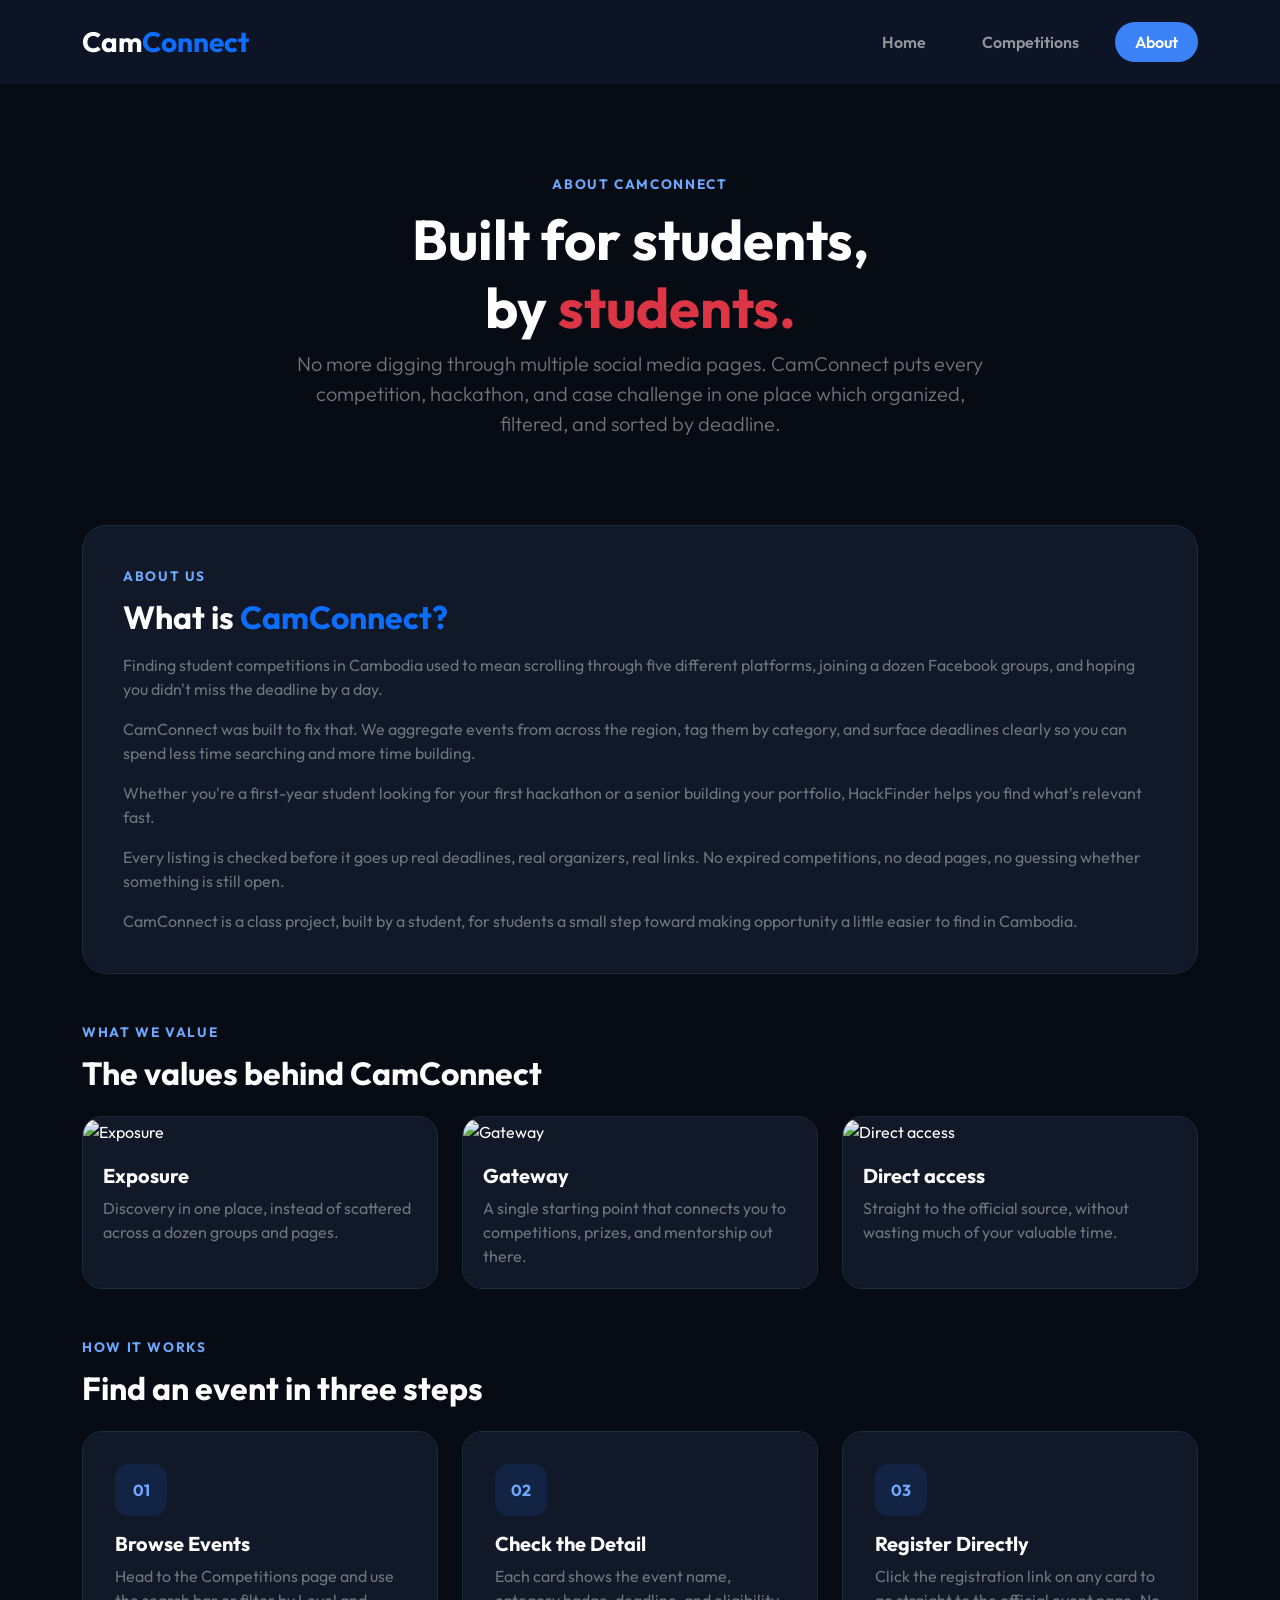
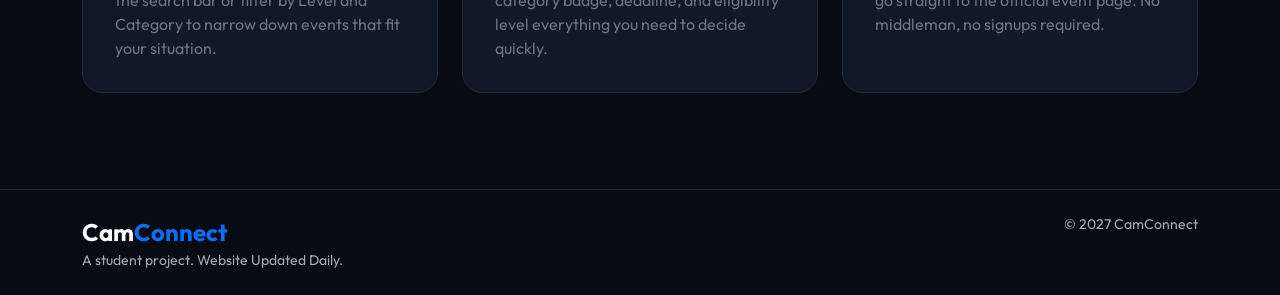
==== about.html @ c3641540 "update about and competition detail" ====
<!DOCTYPE html>
<html lang="en" data-bs-theme="dark">
<head>
  <meta charset="UTF-8">
  <meta name="viewport" content="width=device-width, initial-scale=1.0">

  <!-- Bootstrap -->
  <link href="https://cdn.jsdelivr.net/npm/bootstrap@5.3.8/dist/css/bootstrap.min.css" rel="stylesheet">

  <!-- Google Font -->
  <link rel="preconnect" href="https://fonts.googleapis.com">
  <link rel="preconnect" href="https://fonts.gstatic.com" crossorigin>
  <link href="https://fonts.googleapis.com/css2?family=Outfit:wght@100..900&display=swap" rel="stylesheet">

  <!-- Existing project styles -->
  <link href="css/style.css" rel="stylesheet">
  <link href="css/header.css" rel="stylesheet">
  <link href="css/footer.css" rel="stylesheet">
  <link href="css/scrollTop.css" rel="stylesheet">

  <!-- New about page style -->
  <link href="css/about.css" rel="stylesheet">

  <title>CamConnect - About</title>
</head>
<body>

  <!-- Header (already in your project) -->
  <div id="header"></div>

  <!-- Hero -->
  <section class="about-hero text-center">
    <div class="container">
      <p class="section-eyebrow">ABOUT CAMCONNECT</p>
      <h1 class="display-4 fw-bold">
        Built for students,<br>
        by <span class="text-danger">students.</span>
      </h1>
      <p class="lead text-secondary mx-auto hero-text">
        No more digging through multiple social media pages. 
        CamConnect puts every competition, hackathon, and case 
        challenge in one place which organized, filtered, and sorted by
        deadline.
      </p>
    </div>
  </section>

  <!-- About -->
  <section class="pb-5">
    <div class="container">
      <div class="about-card">
        <p class="section-eyebrow">ABOUT US</p>
        <h2 class="fw-bold mb-3">What is <span class="text-primary">CamConnect?</span></h2>
        <p class="text-secondary">
          Finding student competitions in Cambodia used to mean scrolling through five different platforms, joining a dozen Facebook groups, and hoping you didn't miss the deadline by a day.
        </p>
        <p class="text-secondary">
          CamConnect was built to fix that. We aggregate events from across the region, tag them by category, and surface deadlines clearly so you can spend less time searching and more time building.
        </p>
        <p class="text-secondary">
          Whether you're a first-year student looking for your first hackathon or a senior building your portfolio, HackFinder helps you find what's relevant fast.
        </p>
        <p class="text-secondary">
          Every listing is checked before it goes up real deadlines, real organizers, real links. No expired competitions, no dead pages, no guessing whether something is still open.        
        </p>
        <p class="text-secondary mb-0">
          CamConnect is a class project, built by a student, for students a small step toward making opportunity a little easier to find in Cambodia.
        </p>
      </div>
    </div>
  </section>

  <!-- Values -->
  <section class="pb-5">
    <div class="container">
      <p class="section-eyebrow">WHAT WE VALUE</p>
      <h2 class="fw-bold mb-4">The values behind CamConnect</h2>

      <div class="row g-4">

        <!-- Card 1 -->
        <div class="col-12 col-md-6 col-lg-4">
          <div class="value-card h-100">
            <img src="https://images.unsplash.com/photo-1567427017947-545c5f8d16ad?q=80&w=1200&auto=format&fit=crop"
                 class="img-fluid value-image" alt="Exposure">
            <div class="value-body">
              <h5 class="fw-bold">Exposure</h5>
              <p class="text-secondary mb-0">
                Discovery in one place, instead of scattered across a dozen groups and pages.
              </p>
            </div>
          </div>
        </div>

        <!-- Card 2 -->
        <div class="col-12 col-md-6 col-lg-4">
          <div class="value-card h-100">
            <img src="https://images.unsplash.com/photo-1521737604893-d14cc237f11d?q=80&w=1200&auto=format&fit=crop"
                 class="img-fluid value-image" alt="Gateway">
            <div class="value-body">
              <h5 class="fw-bold">Gateway</h5>
              <p class="text-secondary mb-0">
                A single starting point that connects you to competitions, prizes, and mentorship out there.
              </p>
            </div>
          </div>
        </div>

        <!-- Card 3 -->
        <div class="col-12 col-md-6 col-lg-4">
          <div class="value-card h-100">
            <img src="https://images.unsplash.com/photo-1552664730-d307ca884978?q=80&w=1200&auto=format&fit=crop"
                 class="img-fluid value-image" alt="Direct access">
            <div class="value-body">
              <h5 class="fw-bold">Direct access</h5>
              <p class="text-secondary mb-0">
                Straight to the official source, without wasting much of your valuable time. 
              </p>
            </div>
          </div>
        </div>

      </div>
    </div>
  </section>

  <!-- How it works -->
  <section class="pb-5">
    <div class="container">
      <p class="section-eyebrow">HOW IT WORKS</p>
      <h2 class="fw-bold mb-4">Find an event in three steps</h2>

      <div class="row g-4">

        <div class="col-12 col-md-6 col-lg-4">
          <div class="step-card h-100">
            <div class="step-number">01</div>
            <h5 class="fw-bold mt-3">Browse Events</h5>
            <p class="text-secondary mb-0">
              Head to the Competitions page and use the search bar or filter by Level and Category to narrow down events that fit your situation.
            </p>
          </div>
        </div>

        <div class="col-12 col-md-6 col-lg-4">
          <div class="step-card h-100">
            <div class="step-number">02</div>
            <h5 class="fw-bold mt-3">Check the Detail</h5>
            <p class="text-secondary mb-0">
              Each card shows the event name, category badge, deadline, and eligibility level  everything you need to decide quickly.
            </p>
          </div>
        </div>

        <div class="col-12 col-md-6 col-lg-4">
          <div class="step-card h-100">
            <div class="step-number">03</div>
            <h5 class="fw-bold mt-3">Register Directly</h5>
            <p class="text-secondary mb-0">
              Click the registration link on any card to go straight to the official event page. No middleman, no signups required.
            </p>
          </div>
        </div>

      </div>
    </div>
  </section>

  <!-- Footer (already in your project) -->
  <div id="footer"></div>

  <!-- Bootstrap JS -->
  <script src="https://cdn.jsdelivr.net/npm/bootstrap@5.3.8/dist/js/bootstrap.bundle.min.js"></script>

  <!-- Existing JS -->
  <script src="js/header.js"></script>
  <script src="js/footer.js"></script>
  <script src="js/scrollTop.js"></script>
</body>
</html>
---- css/style.css ----
@import url('https://fonts.googleapis.com/css2?family=DM+Mono:wght@400;500&display=swap');

body {
  background-color: #060918;
  color: #F5F7FF;
}

h1, h2, h3, h4, h5, h6 {
  font-family: 'Outfit', sans-serif;
}

/* view all competiton style */
.section-link {
  color: #5094FA !important;
  transition: 0.2s;
}

.section-link:hover {
  text-decoration: underline;
  color: #0368FF !important;
}

.section-link:active {
  opacity: 0.7;
}

/* font for the competition's date in each card */
.event-date {
  font-family: 'DM Mono', monospace;
}

.event-card {
  background-color: #0D1425;
  border: 2px solid #3C85F2;
  --bs-border-radius: 1rem;
  overflow: hidden;
}

.event-card-footer {
  background-color: #172C4A;
  margin-left: -1.5rem;
  margin-right: -1.5rem;
  margin-bottom: -1.5rem;
}

.event-card {
  background-color: #0D1425;
  border: 1px solid #3C85F2;
}

.badge {
  padding: 0.5em 1em;
}

.btn {
  padding: 0.5rem 1.25rem;
}

.event-card {
  background-color: #0D1425;
  border: 2px solid #3C85F2;
  --bs-border-radius: 1rem;
}

.pill-sm {
  padding: 0.35rem 1rem;
  font-size: 0.85rem;
  line-height: 1;
}

.badge.pill-sm {
  border: 1px solid transparent;
}

.step-card {
  background-color: #101B31;
  border: 2px solid #1E2D45;
}
---- css/header.css ----
.nav-link {
  border-radius: 999px;
  padding: 8px 20px !important;
  transition: 0.3s;
}

.nav-link.active,
.nav-link:hover {
  background-color: #3B82F6;
  color: #fff !important;
}

.navbar {
  background-color: #0D1425;
}

@media (max-width: 991.98px) {
  .navbar-nav {
    align-items: center;
    gap: 8px;
  }

  .nav-link {
    display: inline-block;
    width: auto;
  }
}
---- css/footer.css ----
.site-footer {
  border-top: 1px solid #1E2D45;
  margin-top: 3rem;
}
---- css/scrollTop.css ----
.scroll-top-btn {
  position: fixed;
  bottom: 24px;
  right: 24px;
  width: 48px;
  height: 48px;
  border-radius: 999px;
  background-color: #3B82F6;
  color: #fff;
  border: none;
  display: none;
  align-items: center;
  justify-content: center;
  cursor: pointer;
  z-index: 100;
  transition: 0.2s;
}

.scroll-top-btn:hover {
  background-color: #0368FF;
}

.scroll-top-btn.show {
  display: flex;
}
---- css/about.css ----
body{
  font-family:'Outfit',sans-serif;
  background:#070b14;
  color:#fff;
}

.about-hero{
  padding:90px 0 70px;
}

.hero-text{
  max-width:700px;
}

.section-eyebrow{
  color:#6ea8fe;
  font-size:0.85rem;
  font-weight:700;
  letter-spacing:0.12em;
  margin-bottom:0.75rem;
}

.about-card{
  background:#111827;
  border:1px solid #1f2937;
  border-radius:24px;
  padding:2.5rem;
}

.value-card{
  background:#111827;
  border:1px solid #1f2937;
  border-radius:20px;
  overflow:hidden;
  transition:transform .2s ease, border-color .2s ease;
}

.value-card:hover{
  transform:translateY(-4px);
  border-color:#2563eb;
}

.value-image{
  width:100%;
  height:180px;
  object-fit:cover;
}

.value-body{
  padding:1.25rem;
}

.step-card{
  background:#111827;
  border:1px solid #1f2937;
  border-radius:20px;
  padding:2rem;
}

.step-number{
  width:52px;
  height:52px;
  border-radius:14px;
  background:rgba(37,99,235,.15);
  color:#6ea8fe;
  display:flex;
  align-items:center;
  justify-content:center;
  font-weight:700;
}

@media (max-width: 767px){
  .about-hero{
    padding:70px 0 50px;
  }

  .about-card{
    padding:1.5rem;
  }

  .value-image{
    height:160px;
  }

  .step-card{
    padding:1.5rem;
  }
}
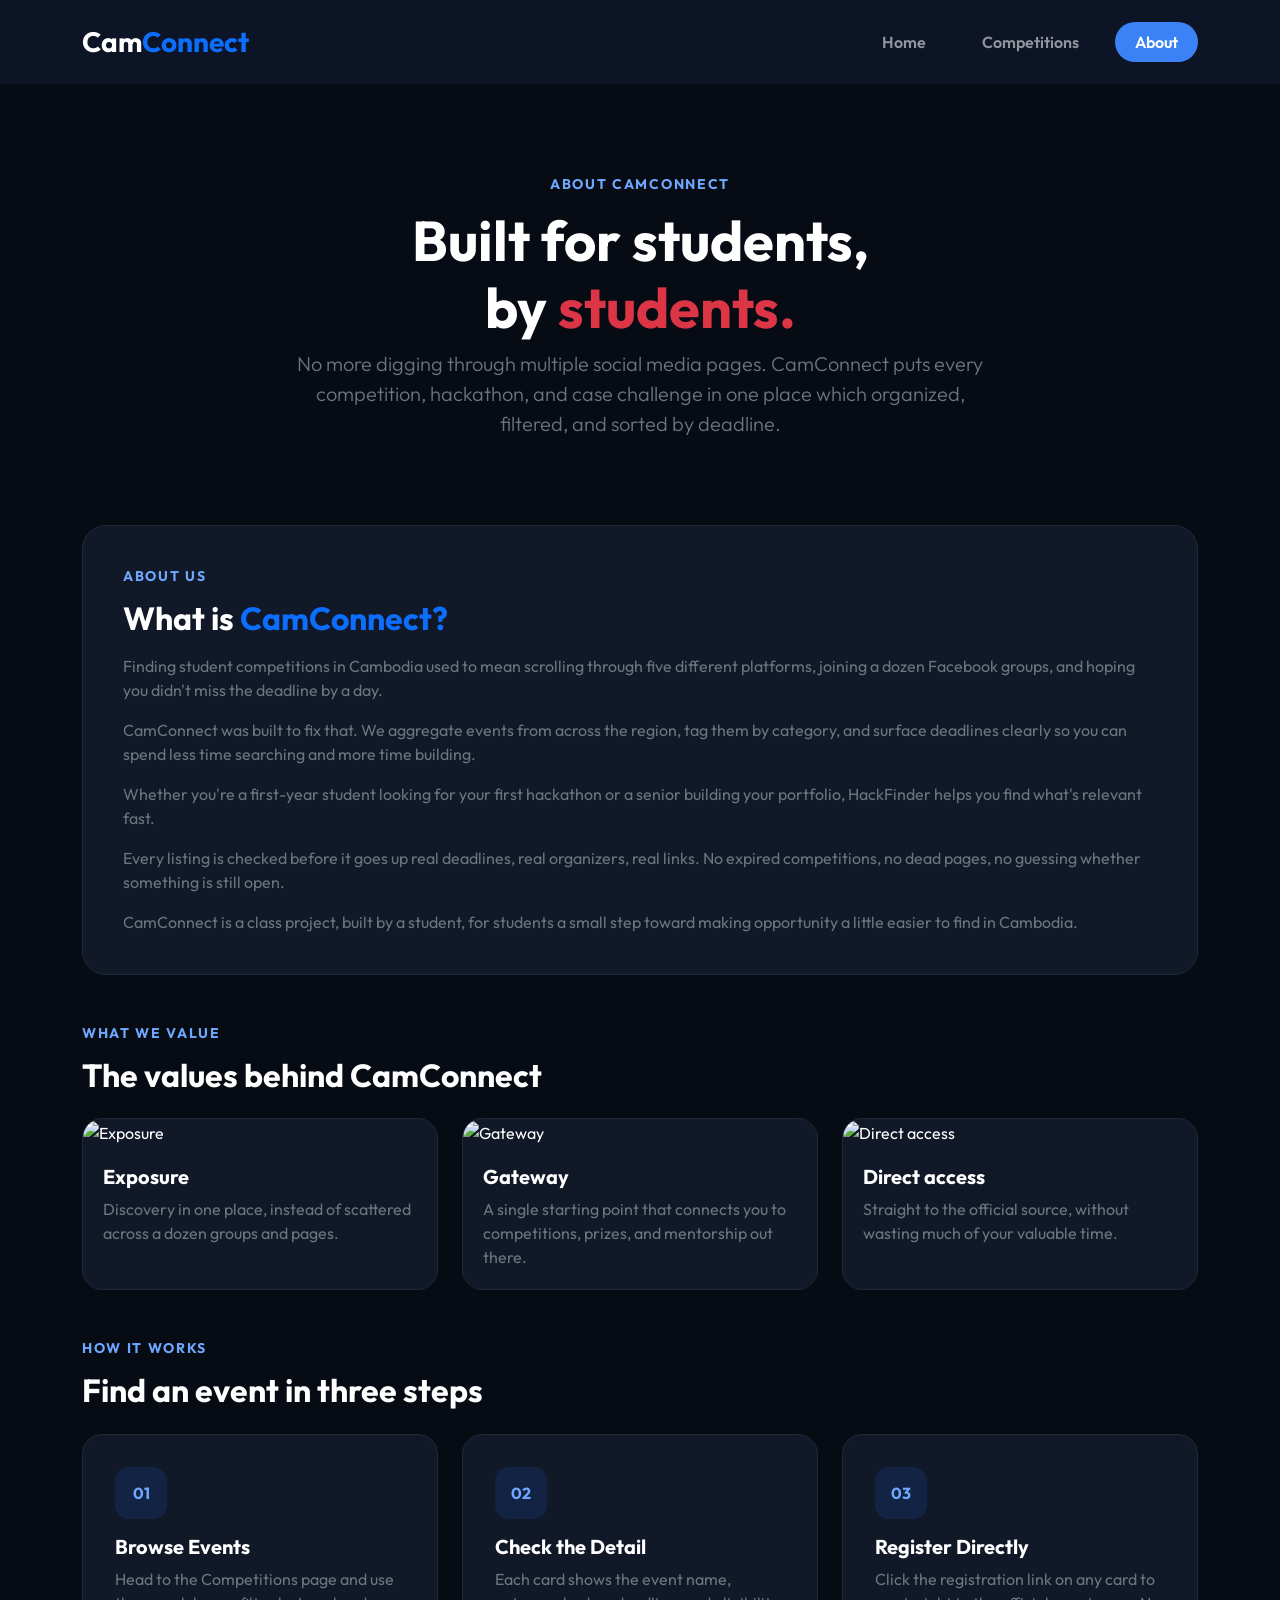
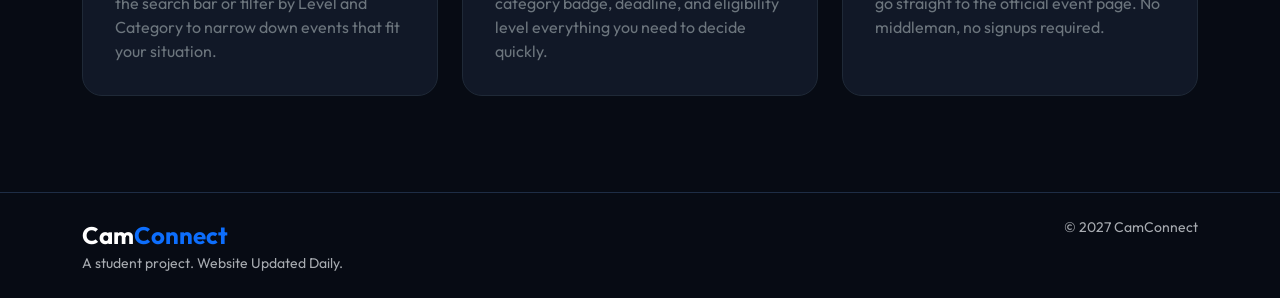
==== commit 1c1f16ba: "update picture in about page" ====
--- a/about.html
+++ b/about.html
@@ -81,7 +81,7 @@
         <!-- Card 1 -->
         <div class="col-12 col-md-6 col-lg-4">
           <div class="value-card h-100">
-            <img src="https://images.unsplash.com/photo-1567427017947-545c5f8d16ad?q=80&w=1200&auto=format&fit=crop"
+            <img src="https://us.v-cdn.net/6036147/uploads/DYENB7AWQBWN/l-15-2-1-1200x675.jpg"
                  class="img-fluid value-image" alt="Exposure">
             <div class="value-body">
               <h5 class="fw-bold">Exposure</h5>
--- a/css/style.css
+++ b/css/style.css
@@ -1,15 +1,18 @@
 @import url('https://fonts.googleapis.com/css2?family=DM+Mono:wght@400;500&display=swap');
 
+/* base page background + text color */
 body {
   background-color: #060918;
   color: #F5F7FF;
 }
 
+/* all headings use the Outfit font */
 h1, h2, h3, h4, h5, h6 {
   font-family: 'Outfit', sans-serif;
 }
 
 /* view all competiton style */
+/* "View all" link style */
 .section-link {
   color: #5094FA !important;
   transition: 0.2s;
@@ -29,18 +32,31 @@
   font-family: 'DM Mono', monospace;
 }
 
+/* event card container */
 .event-card {
   background-color: #0D1425;
   border: 2px solid #3C85F2;
-  --bs-border-radius: 1rem;
+  --bs-border-radius: 16px;
   overflow: hidden;
 }
 
+/* tablet & up: fixed-height, center-cropped card image so mixed
+   portrait/landscape posters don't create uneven card heights.
+   Mobile (below 768px) is untouched and keeps its natural sizing. */
+@media (min-width: 768px) {
+  .event-card .card-img-top {
+    height: 220px;
+    object-fit: cover;
+    object-position: center;
+  }
+}
+
+/* footer strip inside event card, bleeds to card edges */
 .event-card-footer {
   background-color: #172C4A;
-  margin-left: -1.5rem;
-  margin-right: -1.5rem;
-  margin-bottom: -1.5rem;
+  margin-left: -24px;
+  margin-right: -24px;
+  margin-bottom: -24px;
 }
 
 .event-card {
@@ -48,23 +64,26 @@
   border: 1px solid #3C85F2;
 }
 
+/* badge padding — uses em, kept as-is (scales with badge font-size) */
 .badge {
   padding: 0.5em 1em;
 }
 
+/* button padding */
 .btn {
-  padding: 0.5rem 1.25rem;
+  padding: 8px 20px;
 }
 
 .event-card {
   background-color: #0D1425;
   border: 2px solid #3C85F2;
-  --bs-border-radius: 1rem;
+  --bs-border-radius: 16px;
 }
 
+/* small pill-shaped badge/tag */
 .pill-sm {
-  padding: 0.35rem 1rem;
-  font-size: 0.85rem;
+  padding: 6px 16px;
+  font-size: 14px;
   line-height: 1;
 }
 
@@ -72,9 +91,8 @@
   border: 1px solid transparent;
 }
 
+/* step card used in "how it works" section */
 .step-card {
   background-color: #101B31;
   border: 2px solid #1E2D45;
-}
-
-
+}
--- a/css/footer.css
+++ b/css/footer.css
@@ -1,4 +1,4 @@
 .site-footer {
   border-top: 1px solid #1E2D45;
-  margin-top: 3rem;
+  margin-top: 48px;
 }
--- a/css/about.css
+++ b/css/about.css
@@ -1,32 +1,38 @@
+/* base page styles: font, dark background, white text */
 body{
   font-family:'Outfit',sans-serif;
   background:#070b14;
   color:#fff;
 }
 
+/* spacing above/below the about page hero section */
 .about-hero{
   padding:90px 0 70px;
 }
 
+/* caps hero text width so it doesn't stretch too wide */
 .hero-text{
   max-width:700px;
 }
 
+/* small blue label text above section headings */
 .section-eyebrow{
   color:#6ea8fe;
-  font-size:0.85rem;
+  font-size:14px;
   font-weight:700;
   letter-spacing:0.12em;
-  margin-bottom:0.75rem;
+  margin-bottom:12px;
 }
 
+/* dark card container used on the about page */
 .about-card{
   background:#111827;
   border:1px solid #1f2937;
   border-radius:24px;
-  padding:2.5rem;
+  padding:40px;
 }
 
+/* card for each value/feature, lifts up on hover */
 .value-card{
   background:#111827;
   border:1px solid #1f2937;
@@ -35,28 +41,33 @@
   transition:transform .2s ease, border-color .2s ease;
 }
 
+/* hover effect: card rises and border turns blue */
 .value-card:hover{
   transform:translateY(-4px);
   border-color:#2563eb;
 }
 
+/* image on top of value card, cropped to fill space */
 .value-image{
   width:100%;
   height:180px;
   object-fit:cover;
 }
 
+/* text/content padding inside value card */
 .value-body{
-  padding:1.25rem;
+  padding:20px;
 }
 
+/* card used in "how it works" steps */
 .step-card{
   background:#111827;
   border:1px solid #1f2937;
   border-radius:20px;
-  padding:2rem;
+  padding:32px;
 }
 
+/* numbered circle/box (1, 2, 3...) inside step card */
 .step-number{
   width:52px;
   height:52px;
@@ -69,13 +80,14 @@
   font-weight:700;
 }
 
+/* mobile: tighten up spacing/sizes on small screens */
 @media (max-width: 767px){
   .about-hero{
     padding:70px 0 50px;
   }
 
   .about-card{
-    padding:1.5rem;
+    padding:24px;
   }
 
   .value-image{
@@ -83,6 +95,6 @@
   }
 
   .step-card{
-    padding:1.5rem;
+    padding:24px;
   }
-}
+}
